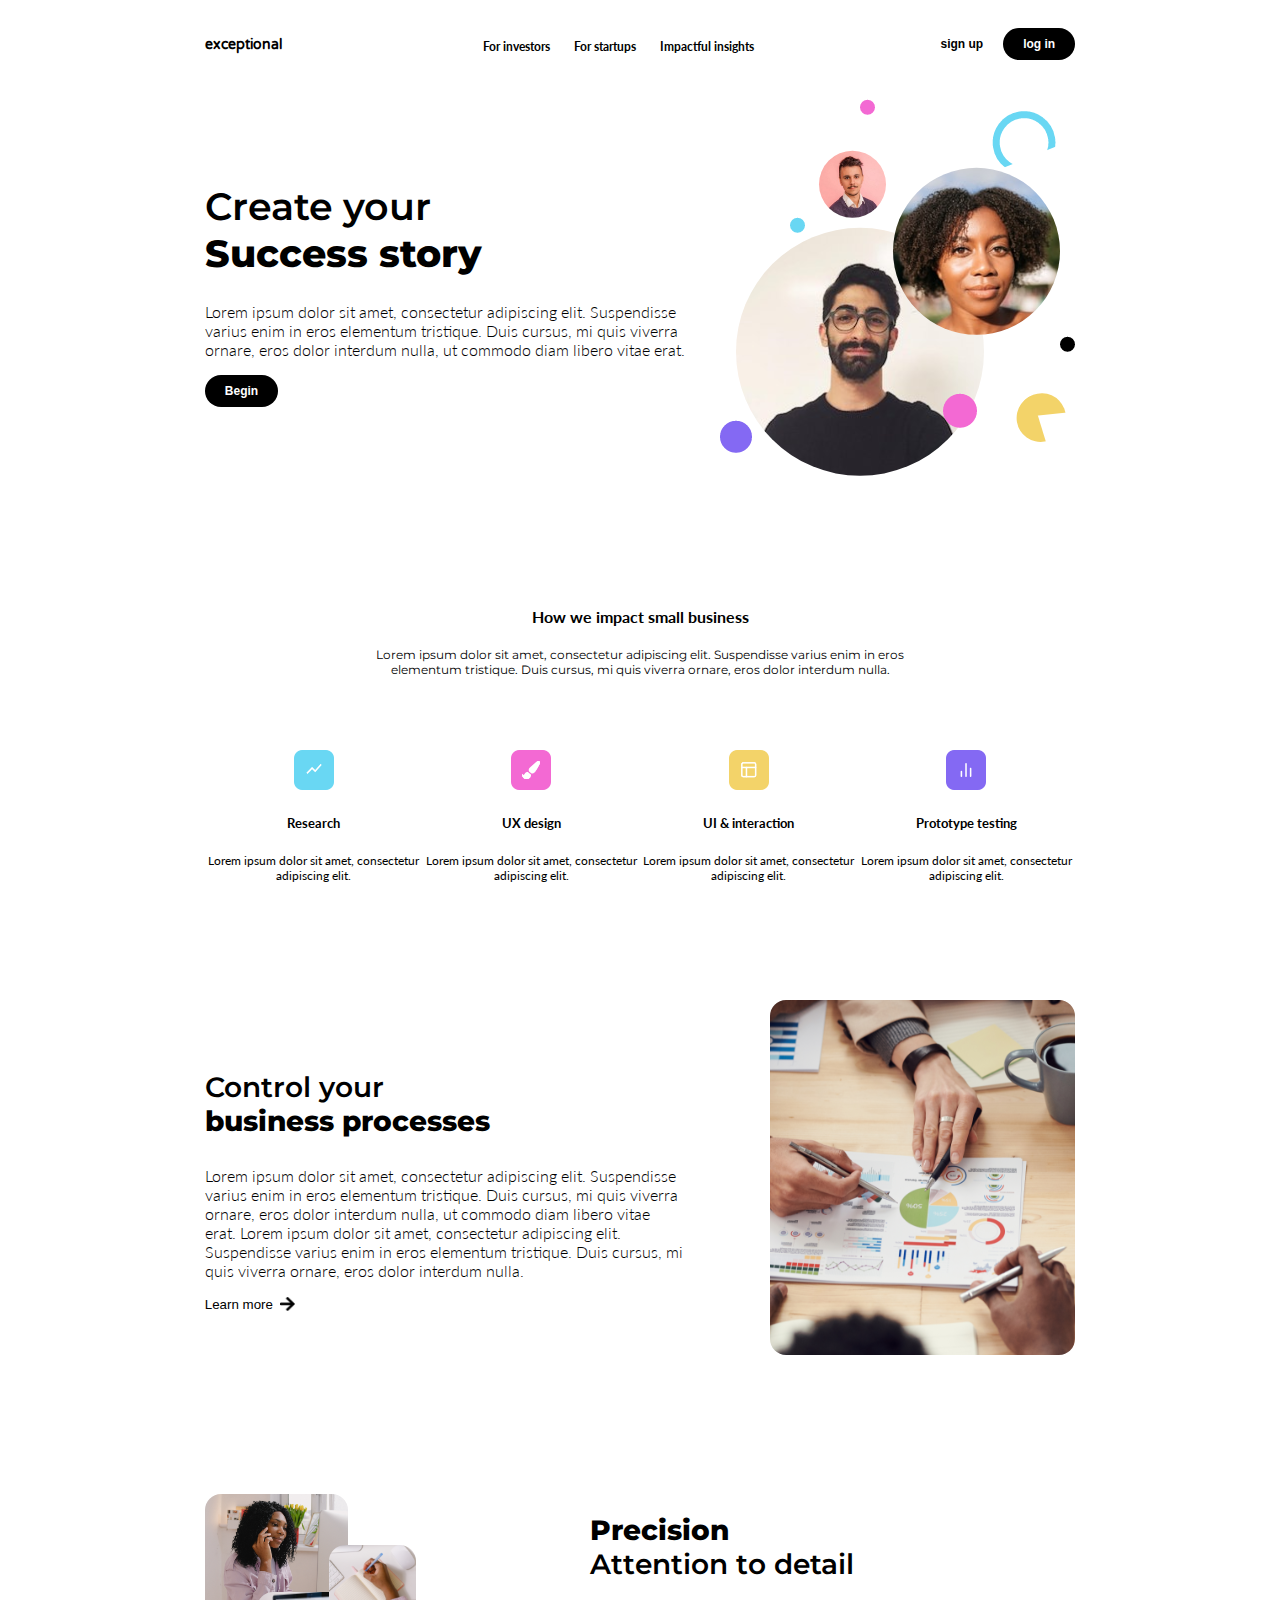
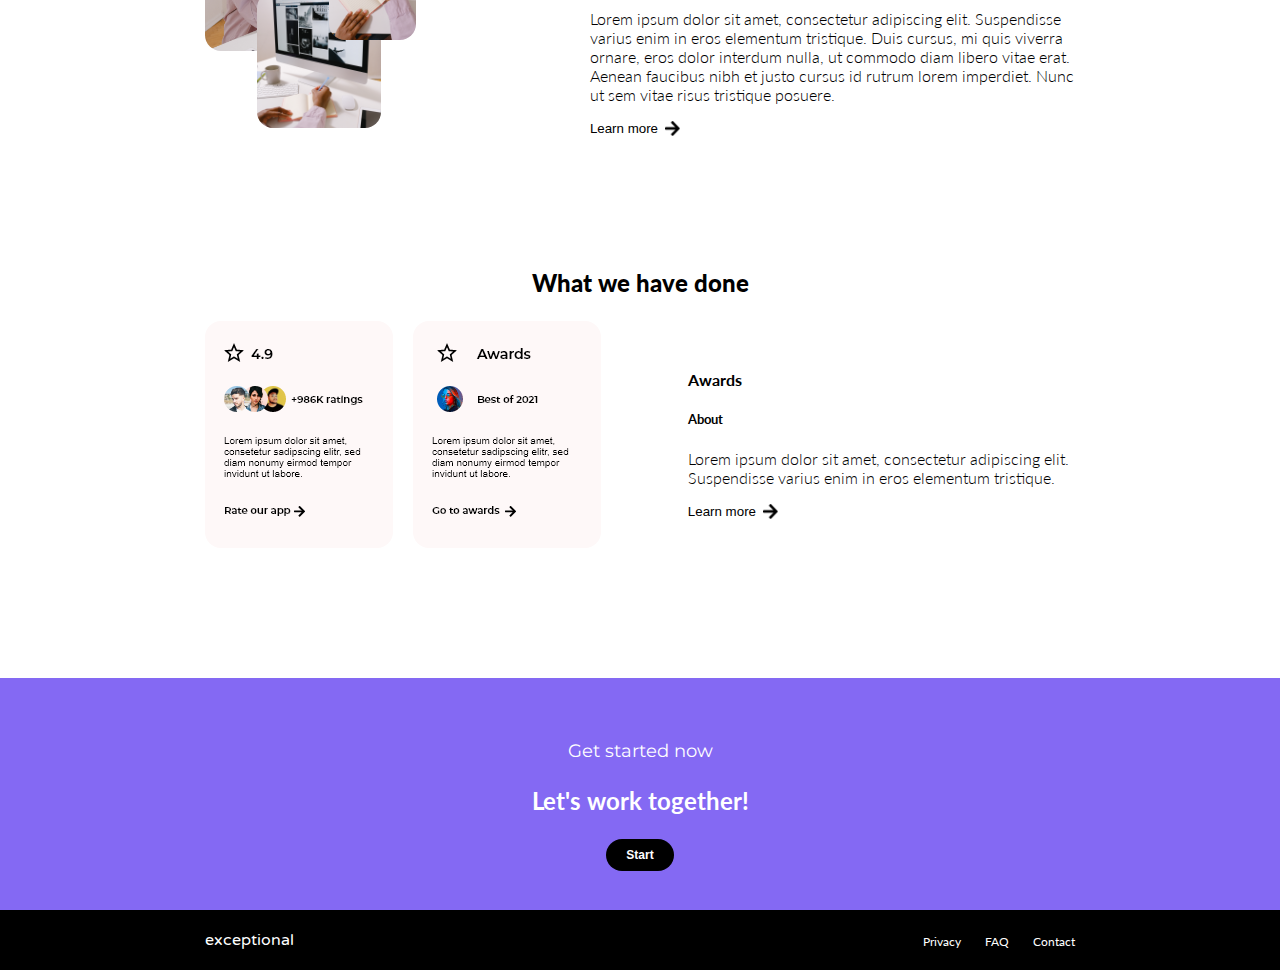
==== index.html @ c16942a3 "landing page" ====
<!DOCTYPE html>
<html lang="en">
<head>
    <meta charset="UTF-8">
    <meta http-equiv="X-UA-Compatible" content="IE=edge">
    <meta name="viewport" content="width=device-width, initial-scale=1.0">
    <title>exceptional</title>
    <link rel="stylesheet" href="styles.css">
</head>
<body>
    <div class="container">
        <nav>
            <div class="logo">exceptional</div>
            <div class="links">
                <a href="">For investors</a>
                <a href="">For startups</a>
                <a href="">Impactful insights</a>
            </div>
            <div class="registrationButtons">
                <button>sign up</button>
                <button>log in</button>
            </div>
        </nav>
        <section>
            <div class="columns2">
                <div class="heroText">
                    <h1>Create your<br><span>Success story</span></h1>
                    <p>Lorem ipsum dolor sit amet, consectetur adipiscing elit. Suspendisse varius enim in eros elementum tristique. Duis cursus, mi quis viverra ornare, eros dolor interdum nulla, ut commodo diam libero vitae erat.</p>
                    <button>Begin</button>
                </div>
                <img src="/images/Group 2.png" alt="background image diverse happy people">
            </div>
        </section>
        <section class="center">
            <h4>How we impact small business</h4>
            <p class="firstParagraph">Lorem ipsum dolor sit amet, consectetur adipiscing elit. Suspendisse varius enim in eros elementum tristique. Duis cursus, mi quis viverra ornare, eros dolor interdum nulla.</p>
            <div class="grid">
                <div class="gridItem">
                    <img src="/images/Group 3.png" alt="icon image">
                    <h5>Research</h5>
                    <p>Lorem ipsum dolor sit amet, consectetur adipiscing elit.</p>
                </div>
                <div class="gridItem">
                    <img src="/images/Group 4.png" alt="icon image">
                    <h5>UX design</h5>
                    <p>Lorem ipsum dolor sit amet, consectetur adipiscing elit.</p>
                </div>
                <div class="gridItem">
                    <img src="/images/Group 5.png" alt="icon image">
                    <h5>UI & interaction</h5>
                    <p>Lorem ipsum dolor sit amet, consectetur adipiscing elit.</p>
                </div>
                <div class="gridItem">
                    <img src="/images/Group 6.png" alt="icon image">
                    <h5>Prototype testing</h5>
                    <p>Lorem ipsum dolor sit amet, consectetur adipiscing elit.</p>
                </div>
            </div>
        </section>
        <section>
            <div class="columns2">
                <div class="subHeadingText">
                    <h3>Control your<br><span>business processes</span></h3>
                    <p>Lorem ipsum dolor sit amet, consectetur adipiscing elit. Suspendisse varius enim in eros elementum tristique. Duis cursus, mi quis viverra ornare, eros dolor interdum nulla, ut commodo diam libero vitae erat.

                        Lorem ipsum dolor sit amet, consectetur adipiscing elit. Suspendisse varius enim in eros elementum tristique. Duis cursus, mi quis viverra ornare, eros dolor interdum nulla.</p>
                    <button class="secondaryCta">Learn more<img src="/images/Icon awesome-arrow-right.png" alt="right arrow"></button>
                </div>
                <img src="/images/Rectangle 9.png" alt="diverse people collaborating on table over spreadsheet with circle chart">
            </div>
        </section>
        <section>
            <div class="columns2">
                <img class="marginRight" src="/images/Group 7.png" alt="three images of african american woman working in front of computer writing in book">
                <div class="subHeadingText">
                    <h3><span>Precision<br></span>Attention to detail</h3>
                    <p>Lorem ipsum dolor sit amet, consectetur adipiscing elit. Suspendisse varius enim in eros elementum tristique. Duis cursus, mi quis viverra ornare, eros dolor interdum nulla, ut commodo diam libero vitae erat. Aenean faucibus nibh et justo cursus id rutrum lorem imperdiet. Nunc ut sem vitae risus tristique posuere.</p>
                    <button class="secondaryCta">Learn more<img src="/images/Icon awesome-arrow-right.png" alt="right arrow"></button>
                </div>
            </div>
        </section>
        <section>
            <h3 class="center boldFont">What we have done</h3>
            <div class="columns2">
                <img class="paddingRight" src="/images/Group 1.png" alt="rating of 4.9">
                <div class="subHeadingText marginLeft">
                    <h4>Awards</h4>
                    <h5>About</h5>
                    <p>Lorem ipsum dolor sit amet, consectetur adipiscing elit. Suspendisse varius enim in eros elementum tristique.</p>
                    <button class="secondaryCta">Learn more<img src="/images/Icon awesome-arrow-right.png" alt="right arrow"></button>
                </div>
            </div>
        </section>
    </div>
    <section class="secondCta">
        <h4>Get started now</h4>
        <h3>Let's work together!</h3>
        <button>Start</button>
    </section>
    <footer>
        <div class="reverseLogo">exceptional</div>
        <div class="footerLinks">
            <a href="">Privacy</a>
            <a href="">FAQ</a>
            <a href="">Contact</a>
        </div>
    </footer>
</body>
</html>
---- styles.css ----
@import url('https://fonts.googleapis.com/css2?family=Lato:wght@300;400;700;900&family=Montserrat:wght@400;600;700;800;900&family=Varela+Round&display=swap');

body {
    padding: 0;
    margin: 0;
    box-sizing: border-box;
    font-family: 'Lato', sans-serif;
}

.container {
    padding: 0 16vw;
}

nav {
    display: flex;
    align-items: center;
    justify-content: space-between;
    padding: 28px 0;
}

.logo {
    font-family: 'Varela Round', sans-serif;
    font-size: 14px;
    font-weight: 700;
}

.links a {
    color: black;
    font-size: 12px;
    font-weight: 700;
    padding-left: 20px;
    text-decoration: none;
}

.registrationButtons {
    display: flex;
    align-items: center;
}

.registrationButtons button:first-child {
    color: black;
    background-color: white;
    border: none;
    font-weight: 700;
    font-size: 12px;
    padding-right: 20px;
}

.registrationButtons button:last-child, .heroText button {
    color: white;
    background-color: black;
    font-weight: 700;
    border-radius: 50px;
    border: black;
    padding: 9px 20px;
    font-size: 12px;
}

footer {
    display: flex;
    justify-content: space-between;
    background-color: black;
    padding: 20px 16vw;
}

.reverseLogo {
    font-family: 'Varela Round', sans-serif;
    color: white;
}

.columns2 {
    display: flex;
    align-items: center;
    margin-bottom: 15%;
}

.heroText h1 {
    font-family: 'Montserrat', sans-serif;
    font-size: 38px;
    font-weight: 600;

}

.heroText h1 span {
    font-weight: 800;
}

.heroText p {
    font-weight: 300;
}

.center {
    text-align: center;
}

.center h1 {
    font-weight: 900;
    padding-bottom: 10px;
}

.center .firstParagraph {
    padding: 0 150px;
    font-family: 'montserrat', sans-serif;
    font-weight: 400;
    font-size: 12px;
}

.grid {
    display: flex;
    padding: 7% 0;
    margin-bottom: 5%;
}

.grid img {
    width: auto;
    height: 40px;
}

.grid p {
    font-size: 12px;
}

.columns2 h3 {
    font-weight: 600;
    font-size: 28px;
    font-family: 'montserrat', sans-serif;
}

.columns2 h3 span {
    font-weight: 800;
}

.subHeadingText:first-of-type:first-child {
    padding-right: 10%;
}

.columns2 .subHeadingText p {
    font-weight: 300;
}

.columns2 .marginRight {
    margin-right: 20%;
}

.columns2 .marginLeft {
    margin-left: 10%;
}

.boldFont {
    font-weight: 900;
    font-size: 24px;
}

.secondaryCta {
    background-color: white;
    border: none;
    display: flex;
    align-items: center;
    padding-left: 0;
}

.secondaryCta img {
    width: 15px;
    height: auto;
    padding-left: 7px;
}

.secondCta {
    text-align: center;
    background-color: #8469f3;
    padding: 3% 0;
    color: white;
}

.secondCta h4 {
    font-family: 'montserrat';
    font-weight: 400;
    font-size: 18px;
    margin-bottom: 0;
}

.secondCta h3 {
    font-size: 24px;
    font-weight: 700;
}

.secondCta button {
    color: white;
    background-color: black;
    font-weight: 700;
    border-radius: 50px;
    border: black;
    padding: 9px 20px;
    font-size: 12px;
}

.footerLinks a{
    color: white;
    font-size: 12px;
    padding-left: 20px;
    text-decoration: none;
}
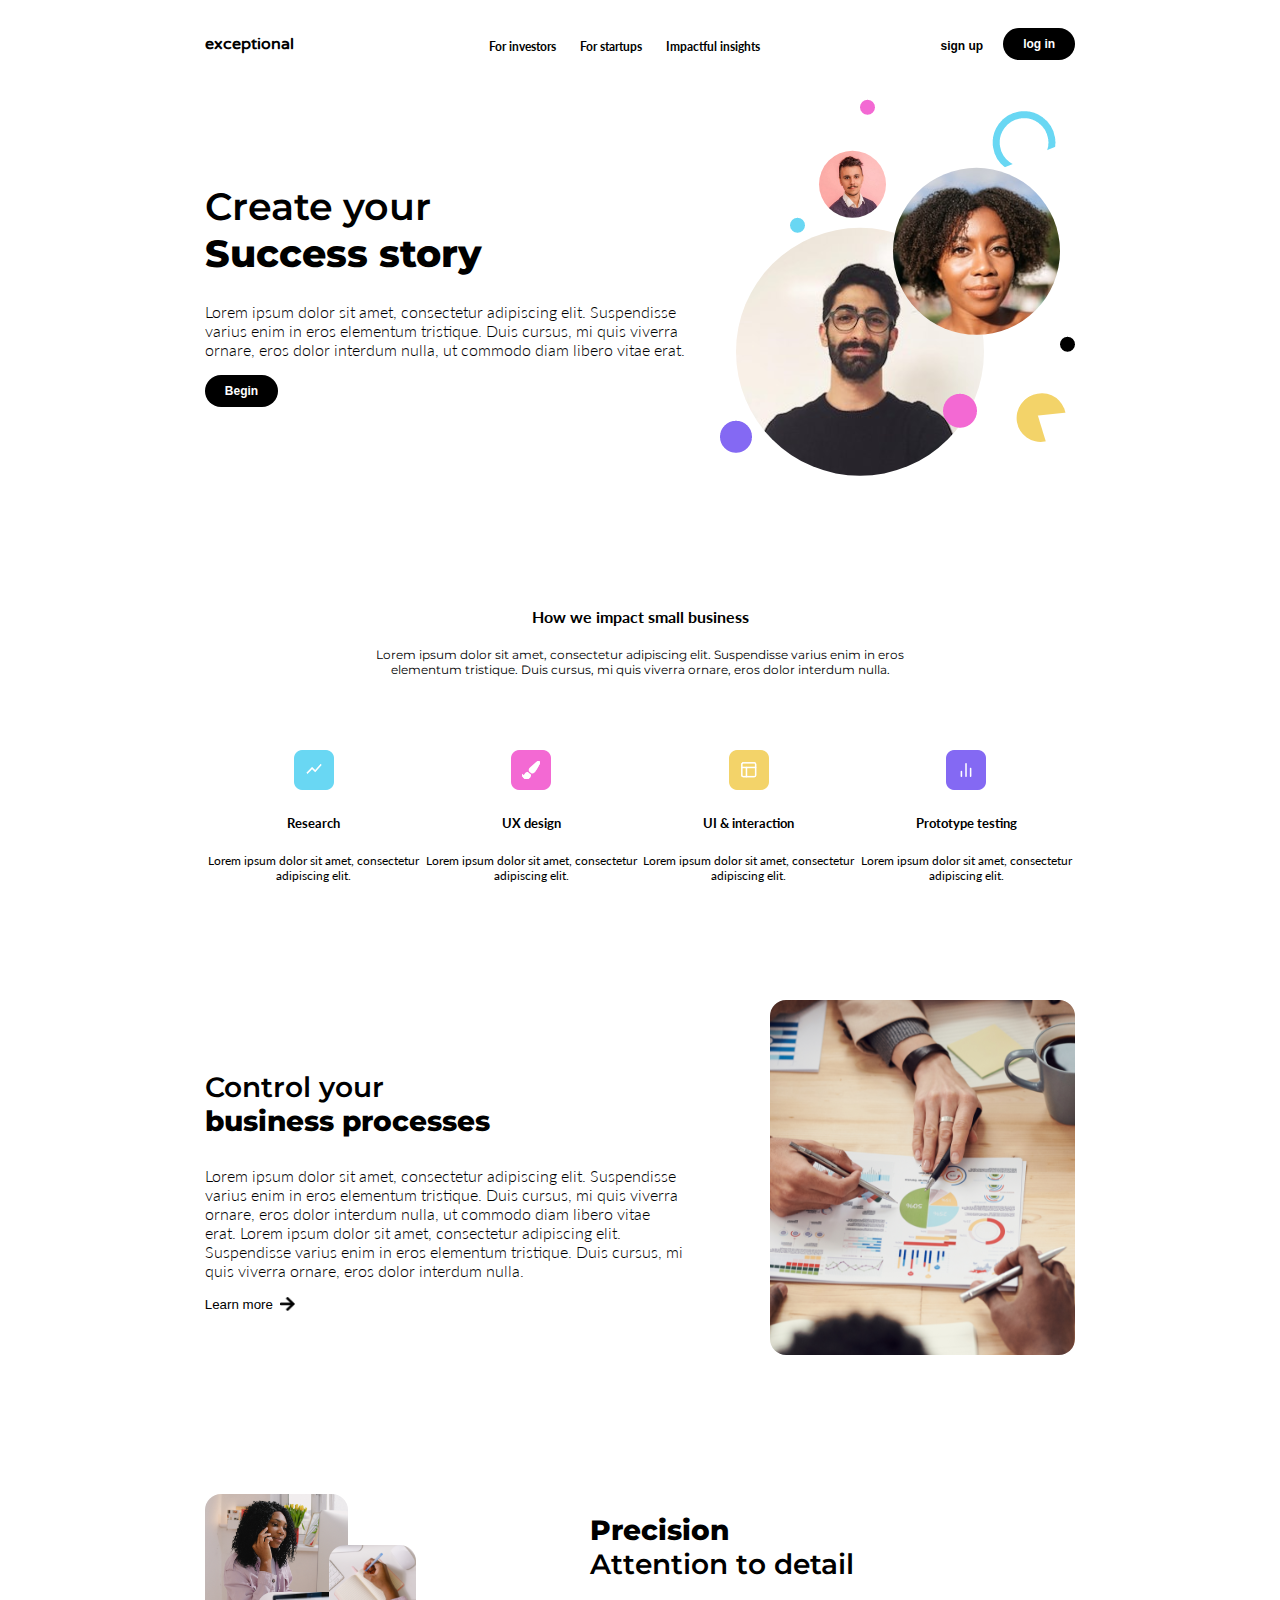
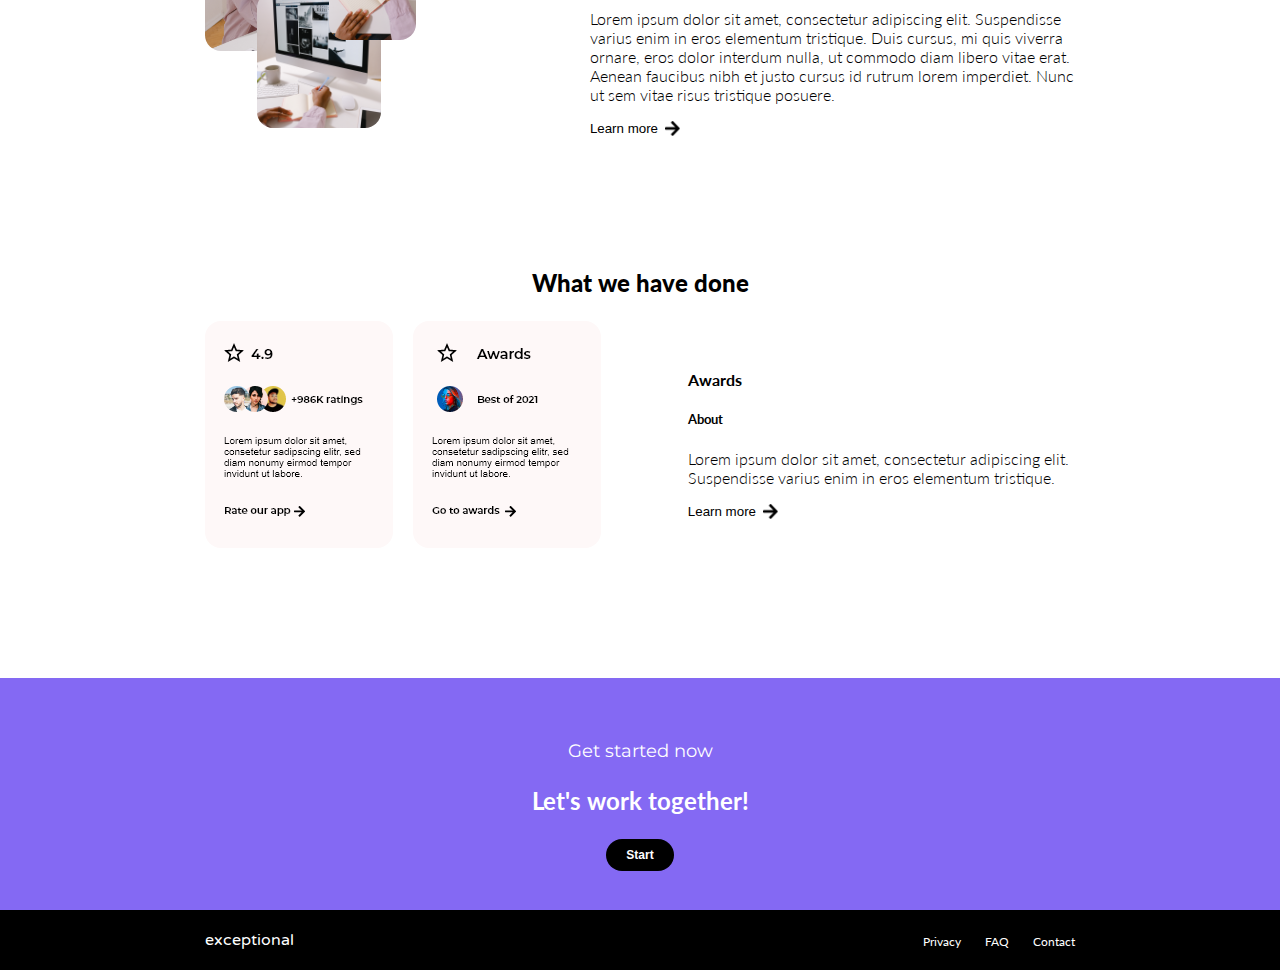
==== commit 62822853: "add log in pages without functionality" ====
--- a/index.html
+++ b/index.html
@@ -4,21 +4,22 @@
     <meta charset="UTF-8">
     <meta http-equiv="X-UA-Compatible" content="IE=edge">
     <meta name="viewport" content="width=device-width, initial-scale=1.0">
+    <meta name="description" content="portfolio project landing page template">
     <title>exceptional</title>
     <link rel="stylesheet" href="styles.css">
 </head>
 <body>
     <div class="container">
         <nav>
-            <div class="logo">exceptional</div>
+            <a href="/index.html"><div class="logo">exceptional</div></a>
             <div class="links">
                 <a href="">For investors</a>
                 <a href="">For startups</a>
                 <a href="">Impactful insights</a>
             </div>
             <div class="registrationButtons">
-                <button>sign up</button>
-                <button>log in</button>
+                <a href="/signup.html"><button>sign up</button></a>
+                <a href="/signin.html"><button>log in</button></a>
             </div>
         </nav>
         <section>
@@ -98,7 +99,7 @@
         <button>Start</button>
     </section>
     <footer>
-        <div class="reverseLogo">exceptional</div>
+        <a href="/index.html"><div class="reverseLogo">exceptional</div></a>
         <div class="footerLinks">
             <a href="">Privacy</a>
             <a href="">FAQ</a>
--- a/styles.css
+++ b/styles.css
@@ -18,10 +18,16 @@
     padding: 28px 0;
 }
 
+nav a, footer a, nav a:visited, footer a:visited {
+    text-decoration: none;
+}
+
 .logo {
     font-family: 'Varela Round', sans-serif;
-    font-size: 14px;
+    font-size: 16px;
     font-weight: 700;
+    text-decoration: none;
+    color: black;
 }
 
 .links a {
@@ -37,7 +43,7 @@
     align-items: center;
 }
 
-.registrationButtons button:first-child {
+.registrationButtons a button:first-child {
     color: black;
     background-color: white;
     border: none;
@@ -46,7 +52,7 @@
     padding-right: 20px;
 }
 
-.registrationButtons button:last-child, .heroText button {
+.registrationButtons a:last-child button, .heroText button, .secondCta button, form button {
     color: white;
     background-color: black;
     font-weight: 700;
@@ -66,6 +72,7 @@
 .reverseLogo {
     font-family: 'Varela Round', sans-serif;
     color: white;
+    text-decoration: none;
 }
 
 .columns2 {
@@ -184,16 +191,6 @@
     font-weight: 700;
 }
 
-.secondCta button {
-    color: white;
-    background-color: black;
-    font-weight: 700;
-    border-radius: 50px;
-    border: black;
-    padding: 9px 20px;
-    font-size: 12px;
-}
-
 .footerLinks a{
     color: white;
     font-size: 12px;
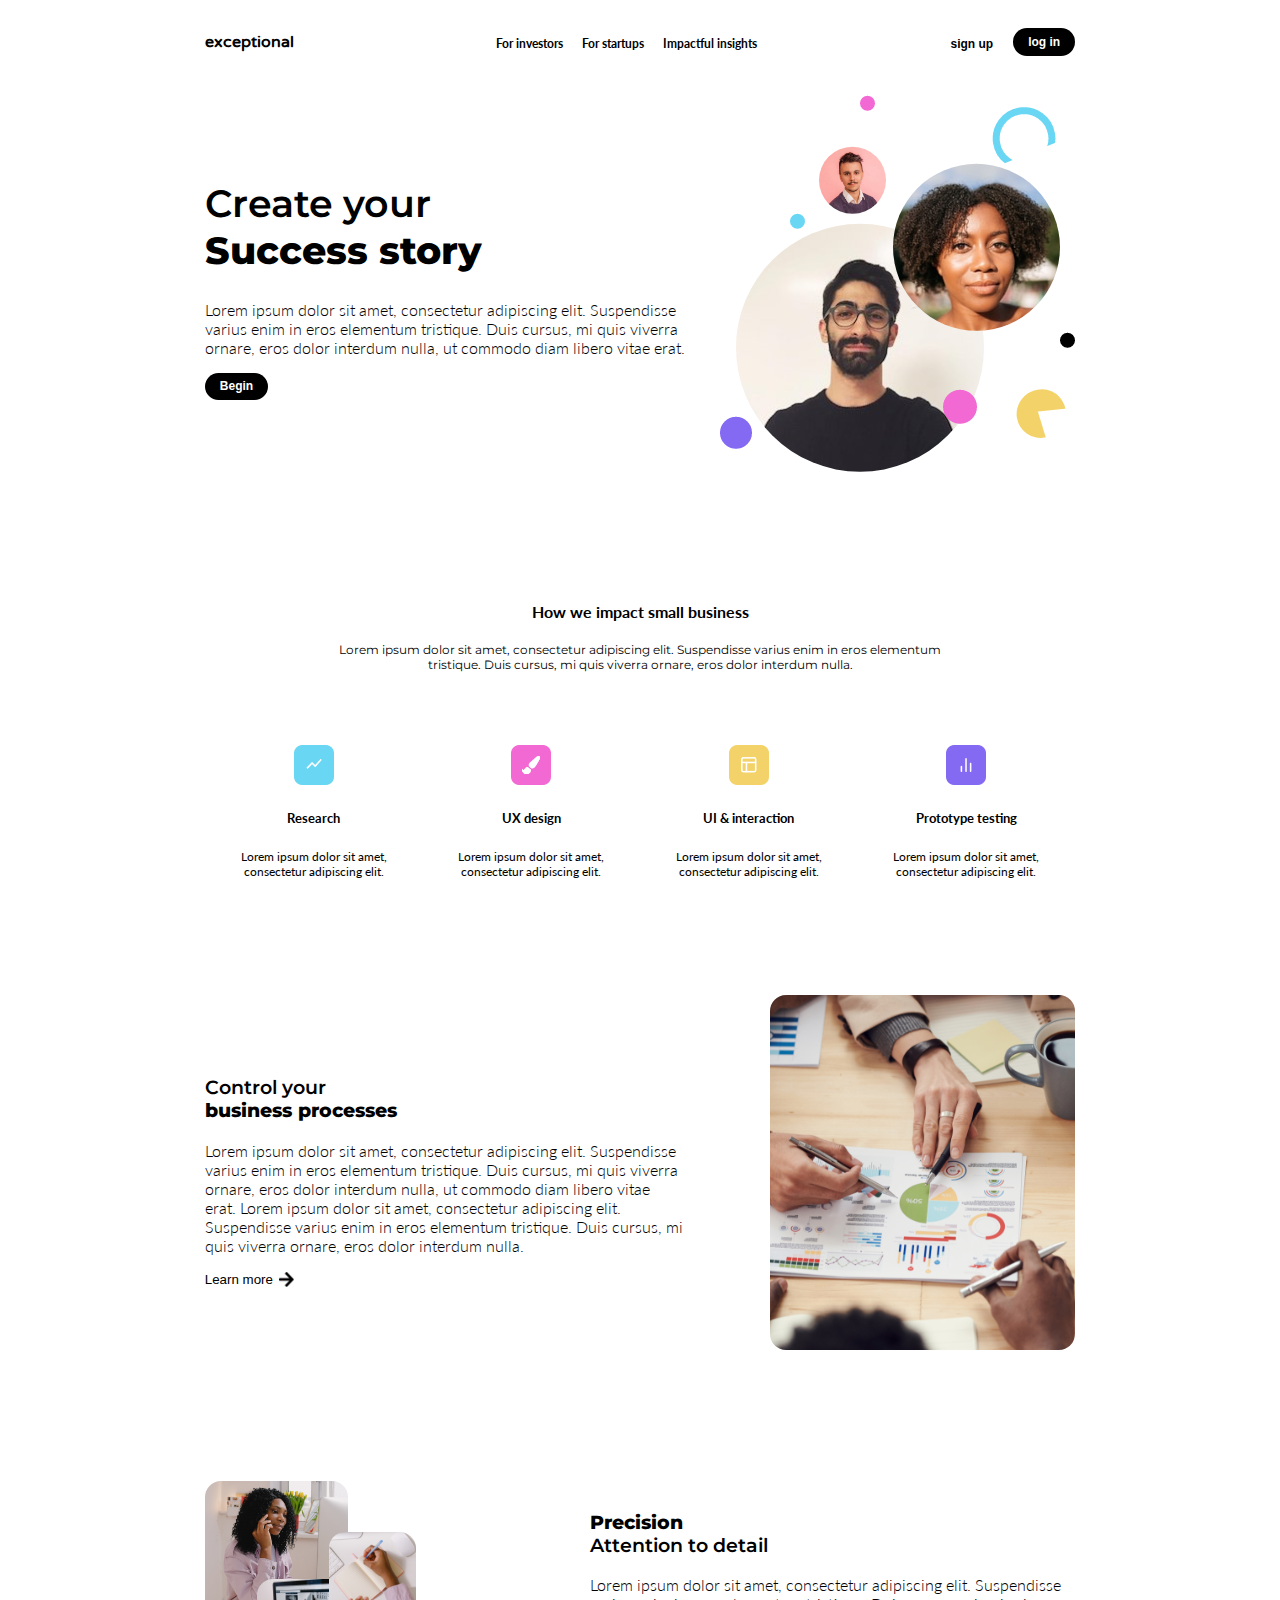
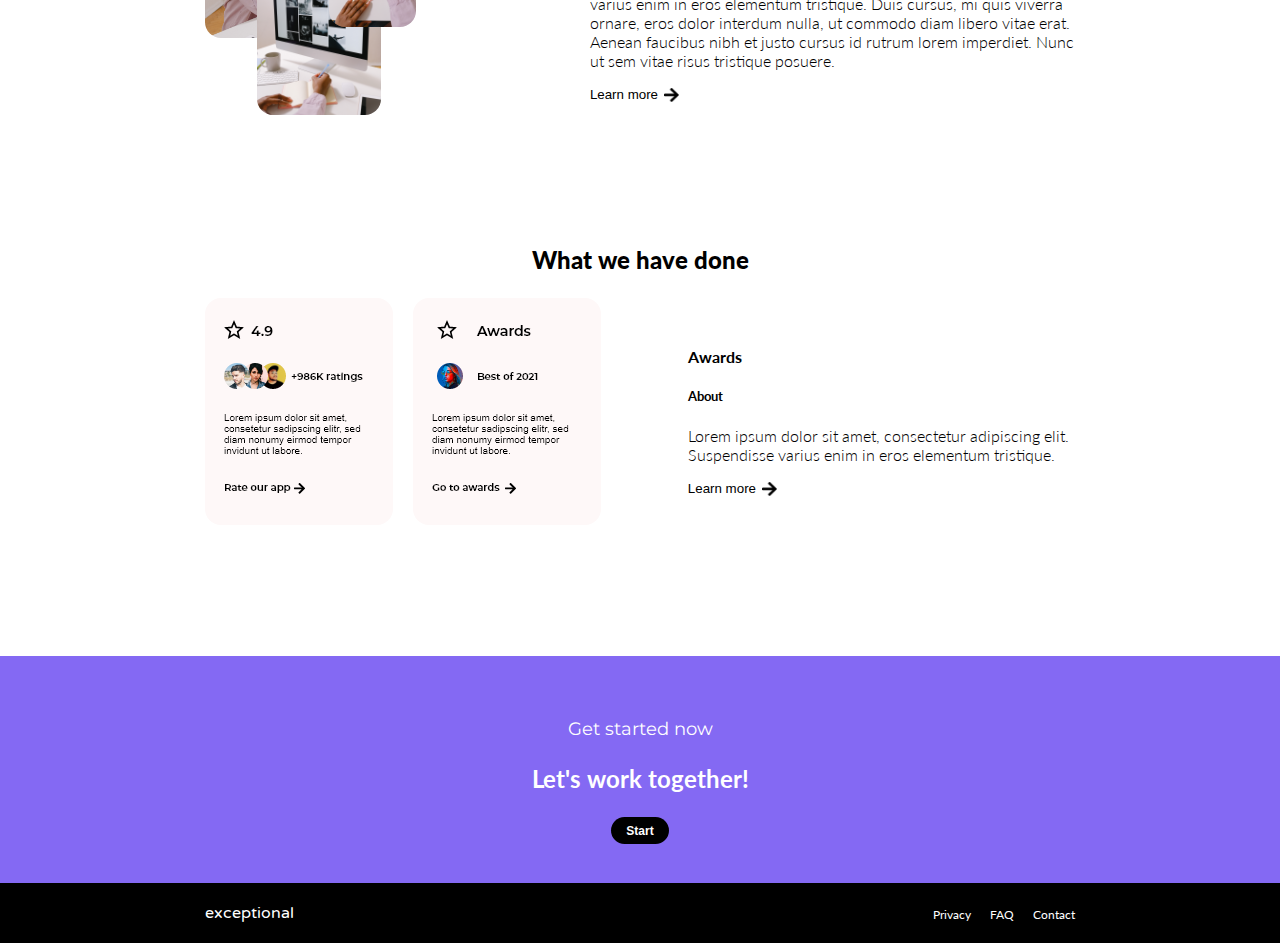
==== commit 1d7cd29d: "update responsiveness on home page" ====
--- a/index.html
+++ b/index.html
@@ -24,12 +24,12 @@
         </nav>
         <section>
             <div class="columns2">
-                <div class="heroText">
+                <div class="heroText second">
                     <h1>Create your<br><span>Success story</span></h1>
                     <p>Lorem ipsum dolor sit amet, consectetur adipiscing elit. Suspendisse varius enim in eros elementum tristique. Duis cursus, mi quis viverra ornare, eros dolor interdum nulla, ut commodo diam libero vitae erat.</p>
                     <button>Begin</button>
                 </div>
-                <img src="/images/Group 2.png" alt="background image diverse happy people">
+                <img class="heroImg first" src="/images/Group 2.png" alt="background image diverse happy people">
             </div>
         </section>
         <section class="center">
@@ -59,30 +59,30 @@
             </div>
         </section>
         <section>
-            <div class="columns2">
-                <div class="subHeadingText">
+            <div class="columns2 colorPink addPadding addPaddingTB">
+                <div class="subHeadingText first addPadding">
                     <h3>Control your<br><span>business processes</span></h3>
                     <p>Lorem ipsum dolor sit amet, consectetur adipiscing elit. Suspendisse varius enim in eros elementum tristique. Duis cursus, mi quis viverra ornare, eros dolor interdum nulla, ut commodo diam libero vitae erat.
 
                         Lorem ipsum dolor sit amet, consectetur adipiscing elit. Suspendisse varius enim in eros elementum tristique. Duis cursus, mi quis viverra ornare, eros dolor interdum nulla.</p>
                     <button class="secondaryCta">Learn more<img src="/images/Icon awesome-arrow-right.png" alt="right arrow"></button>
                 </div>
-                <img src="/images/Rectangle 9.png" alt="diverse people collaborating on table over spreadsheet with circle chart">
+                <img class="second scaleImg" src="/images/Rectangle 9.png" alt="diverse people collaborating on table over spreadsheet with circle chart">
             </div>
         </section>
         <section>
-            <div class="columns2">
-                <img class="marginRight" src="/images/Group 7.png" alt="three images of african american woman working in front of computer writing in book">
-                <div class="subHeadingText">
+            <div class="columns2 addPadding">
+                <img class="marginRight first" src="/images/Group 7.png" alt="three images of african american woman working in front of computer writing in book">
+                <div class="subHeadingText second">
                     <h3><span>Precision<br></span>Attention to detail</h3>
                     <p>Lorem ipsum dolor sit amet, consectetur adipiscing elit. Suspendisse varius enim in eros elementum tristique. Duis cursus, mi quis viverra ornare, eros dolor interdum nulla, ut commodo diam libero vitae erat. Aenean faucibus nibh et justo cursus id rutrum lorem imperdiet. Nunc ut sem vitae risus tristique posuere.</p>
-                    <button class="secondaryCta">Learn more<img src="/images/Icon awesome-arrow-right.png" alt="right arrow"></button>
+                    <button class="secondaryCta second">Learn more<img class="first" src="/images/Icon awesome-arrow-right.png" alt="right arrow"></button>
                 </div>
             </div>
         </section>
         <section>
             <h3 class="center boldFont">What we have done</h3>
-            <div class="columns2">
+            <div class="columns2 addPadding">
                 <img class="paddingRight" src="/images/Group 1.png" alt="rating of 4.9">
                 <div class="subHeadingText marginLeft">
                     <h4>Awards</h4>
--- a/styles.css
+++ b/styles.css
@@ -5,6 +5,7 @@
     margin: 0;
     box-sizing: border-box;
     font-family: 'Lato', sans-serif;
+    font-size: 16px;
 }
 
 .container {
@@ -15,7 +16,7 @@
     display: flex;
     align-items: center;
     justify-content: space-between;
-    padding: 28px 0;
+    padding: 1.75em 0;
 }
 
 nav a, footer a, nav a:visited, footer a:visited {
@@ -24,7 +25,7 @@
 
 .logo {
     font-family: 'Varela Round', sans-serif;
-    font-size: 16px;
+    font-size: 1em;
     font-weight: 700;
     text-decoration: none;
     color: black;
@@ -32,9 +33,9 @@
 
 .links a {
     color: black;
-    font-size: 12px;
-    font-weight: 700;
-    padding-left: 20px;
+    font-size: .75em;
+    font-weight: 700;
+    padding-left: 1.25em;
     text-decoration: none;
 }
 
@@ -48,7 +49,7 @@
     background-color: white;
     border: none;
     font-weight: 700;
-    font-size: 12px;
+    font-size: .75em;
     padding-right: 20px;
 }
 
@@ -58,15 +59,15 @@
     font-weight: 700;
     border-radius: 50px;
     border: black;
-    padding: 9px 20px;
-    font-size: 12px;
+    padding: .5625em 1.25em;
+    font-size: .75em;
 }
 
 footer {
     display: flex;
     justify-content: space-between;
     background-color: black;
-    padding: 20px 16vw;
+    padding: 1.25em 16vw;
 }
 
 .reverseLogo {
@@ -83,7 +84,7 @@
 
 .heroText h1 {
     font-family: 'Montserrat', sans-serif;
-    font-size: 38px;
+    font-size: 2.375em;
     font-weight: 600;
 
 }
@@ -102,14 +103,14 @@
 
 .center h1 {
     font-weight: 900;
-    padding-bottom: 10px;
+    padding-bottom: .625em;
 }
 
 .center .firstParagraph {
-    padding: 0 150px;
+    padding: 0 9.375em;
     font-family: 'montserrat', sans-serif;
     font-weight: 400;
-    font-size: 12px;
+    font-size: .75em;
 }
 
 .grid {
@@ -118,18 +119,22 @@
     margin-bottom: 5%;
 }
 
+.gridItem {
+    padding: 0 .5em;
+}
+
 .grid img {
     width: auto;
-    height: 40px;
+    height: 2.5em;
 }
 
 .grid p {
-    font-size: 12px;
+    font-size: .75em;
 }
 
 .columns2 h3 {
     font-weight: 600;
-    font-size: 28px;
+    font-size: 1.75;
     font-family: 'montserrat', sans-serif;
 }
 
@@ -155,7 +160,7 @@
 
 .boldFont {
     font-weight: 900;
-    font-size: 24px;
+    font-size: 1.5em;
 }
 
 .secondaryCta {
@@ -169,7 +174,7 @@
 .secondaryCta img {
     width: 15px;
     height: auto;
-    padding-left: 7px;
+    padding-left: .4375em;
 }
 
 .secondCta {
@@ -182,18 +187,86 @@
 .secondCta h4 {
     font-family: 'montserrat';
     font-weight: 400;
-    font-size: 18px;
+    font-size: 1.125em;
     margin-bottom: 0;
 }
 
 .secondCta h3 {
-    font-size: 24px;
+    font-size: 1.5em;
     font-weight: 700;
 }
 
 .footerLinks a{
     color: white;
-    font-size: 12px;
-    padding-left: 20px;
-    text-decoration: none;
+    font-size: .75em;
+    padding-left: 1.25em;
+    text-decoration: none;
+}
+
+
+@media (max-width: 956px) {
+    .columns2, .grid {
+        flex-direction: column;
+        align-items: center;
+    }
+    section {
+        padding: .5em 0;
+    }
+    .heroImg {
+        height: 20em;
+        width: auto;
+    }
+    .heroText {
+        padding: 0 4em;
+    }
+    .first {
+        order: 1;
+    }
+    .second {
+        order: 2;
+    }
+    .center .firstParagraph {
+        padding: 0 6em;
+    }
+    .subHeadingText {
+        margin-bottom: 1em;
+    }
+    .scaleImg {
+        height: 15em;
+        width: auto;
+        padding-left: 12em;
+    }
+    .colorPink {
+        background-color: #FEF8F8;
+    }
+    .addPadding {
+        padding: 0 4em;
+    }
+    .addPaddingTB {
+        padding: 4em 0;
+    }
+    .subHeadingText.second h3, .subHeadingText.second p{
+        text-align: right;
+    }
+    .subHeadingText.second button {
+        padding-left: 1.5em;
+    }
+}
+
+@media (min-width: 1500px) {  
+    body {
+        font-size: 20px
+    }
+}
+
+@media (min-width: 1800px) {  
+    body {
+        font-size: 24px
+    }
+    .container {
+        padding: 0 24vw;
+    }
+    footer {
+        padding: 1.25em 24vw;
+    }
 }